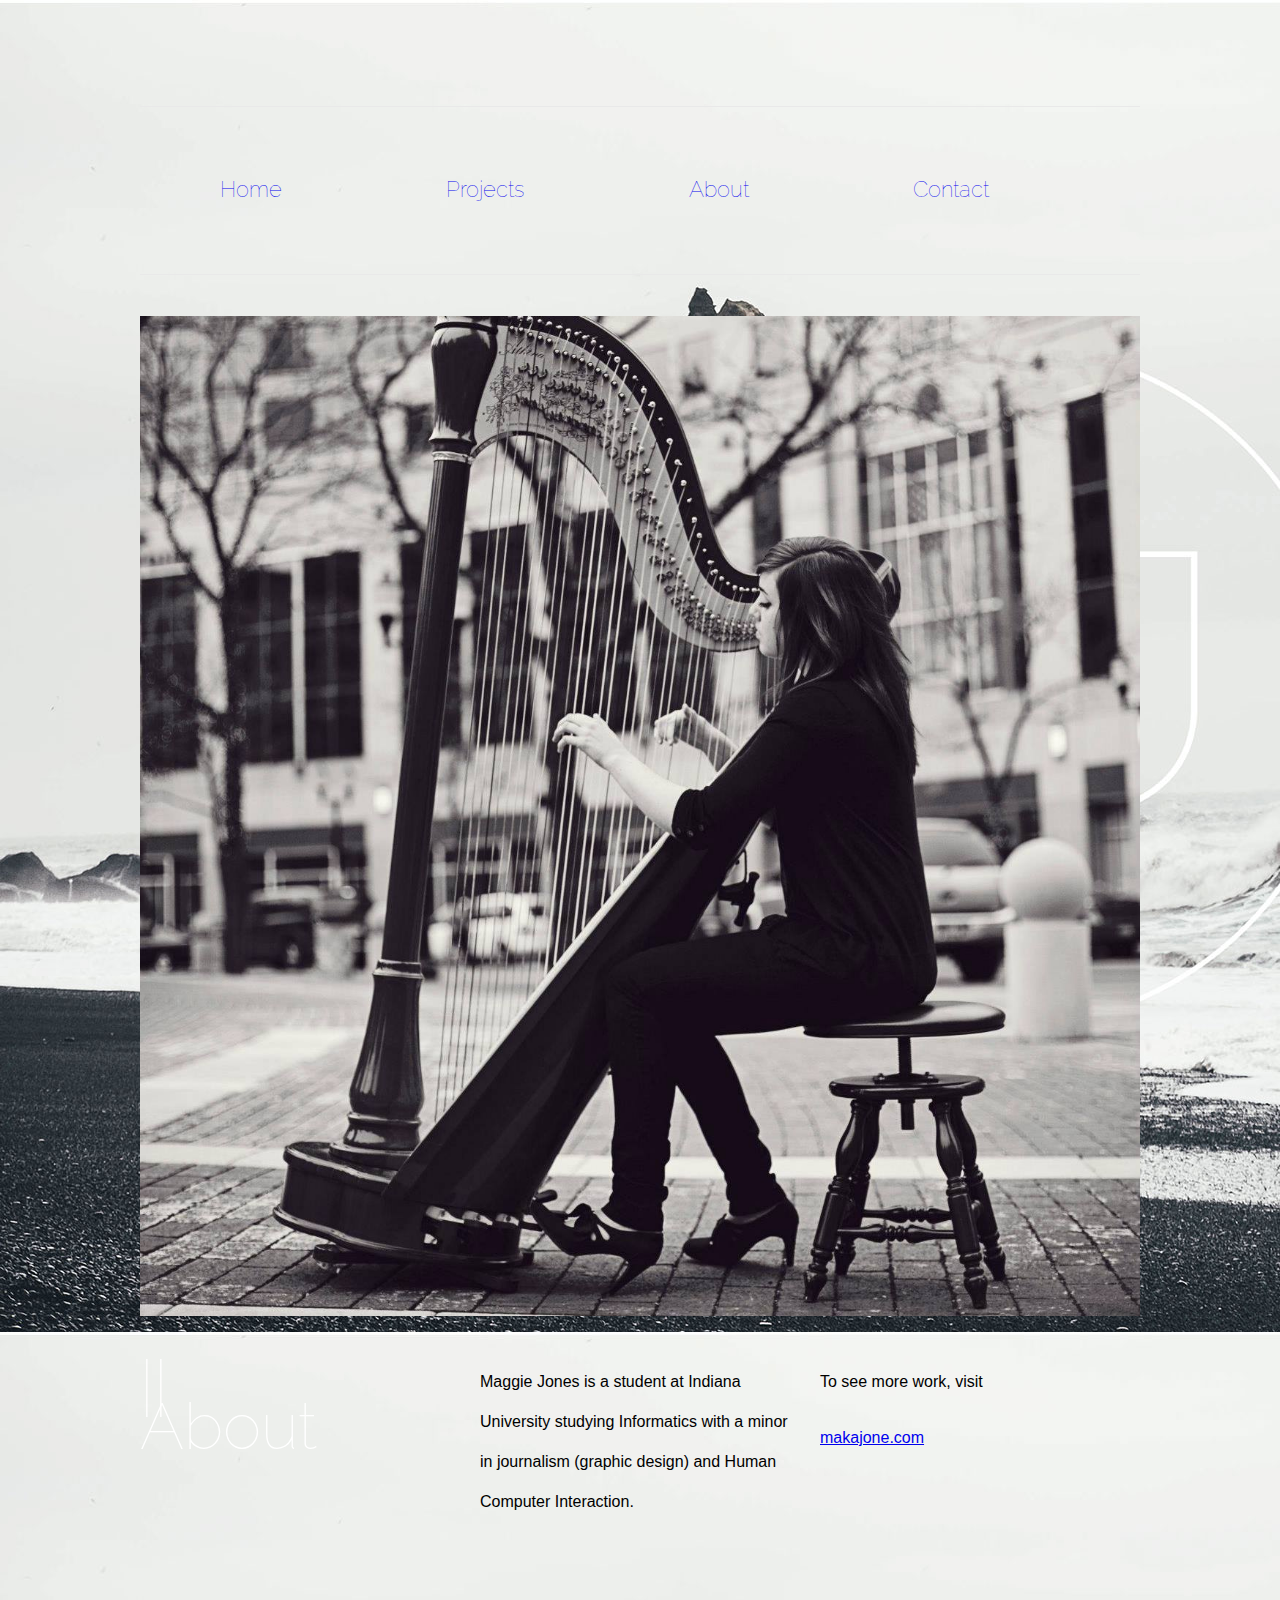
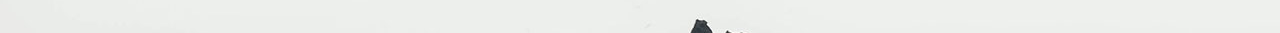
==== about/index.html @ 26955ee4 "Creating project" ====
<!DOCTYPE html>
<html>
      <head>
        <meta charset="UTF-8">
		<meta name="author" content="Maggie Jones" >
		<meta name description="A portfolio website" keyword="portfolio" >
        <title> About </title>
        <link rel="stylesheet" href="../CSS/main.css">
        <link href="https://fonts.googleapis.com/css?family=Raleway:400,100" rel="stylesheet" type="text/css">
    </head>
    
    <body>
        <div class="container">
            <header>
                <nav>
                    <ul>
                        <li><a href="../index.html"> Home </a></li>
                        <li><a href="../projects/index.html">Projects</a></li>
                        <li><a href="index.html">About</a></li>
                        <li><a href="../contact/index.html">Contact</a></li>
                    </ul>
                </nav>
            </header>
            
                <img src="12138354_1001767136511208_34680370193687064_o.jpg" alt="me" >
                    
                  <div class="row">
                  <section class="col col-4">
                   
                   <h1>|| About </h1>
                   
                    </section>
                    
                	<section class="col col-4">
                    <p>Maggie Jones is a student at Indiana University studying Informatics with a minor in journalism (graphic design) and Human Computer Interaction. </p>
                    </section>
                    
                    <div class="row">
                	<section class="col col-4">
                    <p>To see more work, visit </p>
                    <a href="http://www.makajone.com/"> makajone.com </a>
                  </section>  
      		</div>
          </div>
       </div>
    </body>
</html>
---- CSS/main.css ----
body {
	background-image: url(../background_smaller.jpg);
    font: 16px Helvetica Neue, Helvetica, Arial, Verdana, sans-serif;
    line-height: 2.5em;
    margin: 0;
    padding-bottom: 30px;
	width: 100%;
}

h1 {
	font-family: 'Raleway', sans-serif;
    font-size: 50px;
	color :#ffffff;
	margin-top: 20px;
    width: 50%;
}

section h1 {
    font-size: 65px;
    font-weight: 100;

}

section h2 {
	font-family: 'Raleway', sans-serif;
    font-size: 40px;
    font-weight: 300;
	color:#979595;
	margin-top: 20px;
    width: 50%;
    padding-left: 15px;
}
	
section h3 {
	font-family: 'Raleway', sans-serif;
    font-size: 32px;
    font-weight: 300;
	color:#979595;
	margin-top: 20px;
    width: 50%;
    padding-left: 35px;
}
	


nav {
    width: 100%;
	padding-top: 50px;
}

nav ul {
    padding: 0;
    list-style-type: none;
    line-height: 4px;
    border-top: 1px solid #e9e9e9;
    border-bottom: 1px solid #e9e9e9;
}

nav li {
    display: inline-block;
    margin: 80px;
}

nav a {
    text-decoration: none;
    color: ##7E7E7E;
    font-family: 'Raleway', sans-serif;
	font-size: 22px;
	font-weight: 100;
}

nav a:hover {
    color: #B7B0B0;

}

.container {
    margin: 10px 4%;
}
.row {
    width: 100%;
    margin-bottom: 20px;
    display: block;
}
.container::after, .row::after {
    clear: both;
    display: table;
    content: "";
}
.col {
    float: left;
    display: block;
}

.col:last-child {
    margin-right: 0;
}

.col-4 {
    width: 100%;
    margin-right: 0;
}

.col img {
    width: 100%;
}

img {
	width:100%;
    margin: auto;
 	padding-top: 25px;
}


@media (min-width: 768px) {
    .container {
        width: 750px;
        margin: 15px auto;
    }
	
	.col-4 {
		width: 750px;
		margin: 15px auto;
	}
}


@media (min-width: 992px) {
    /*
        960 - (306*3) - (21*2)
        306/960 = 31.875%
        21/960 = 2.1875%
    */
    .container {
        width: 960px;
        margin: 20px auto 5px;
    }
	.col-4: {
		 width: 31.875%;
		margin: 20px auto 5px;
	}


    h1 {
        font-size: 3em;
    }
}

@media (min-width: 1200px) {
    /*
        1000 - (320*3) - (20*2)
        320/1000 = 32%
        20/1000 = 2%
    */
    .container {
        width: 1000px;
        margin: 40px auto 10px;
    }
	.col-4 {
		width: 32%;
		margin-right: 2%;
	}

    h1 {
        font-size: 3.75em;
        font-weight: 200;
    }
}

// for slideshow 

.bss-slides{
  position: relative;
  display: block;    
}
.bss-slides:focus{
 outline: 0;
}
.bss-slides figure{
  position: absolute;
  top: 0;
  width: 100%;
}
.bss-slides figure:first-child{
  position: relative;
}
.bss-slides figure img{
  opacity: 0;
  -webkit-transition: opacity 1.2s;
  transition: opacity 1.2s;
  -webkit-backface-visibility: hidden;
  backface-visibility: hidden;
}
.bss-slides .bss-show{
  z-index: 2;
}
.bss-slides .bss-show img{
  opacity: 1;
  -webkit-backface-visibility: hidden;
  backface-visibility: hidden;
  position: relative; 
}

.bss-slides figcaption{
  position: absolute;
  font-family: sans-serif;
  font-size: .8em;
  bottom: .75em;
  right: .35em;
  padding: .25em;
  color: #fff;
  background: #000;
  background: rgba(0,0,0, .25);
  border-radius: 2px;
  opacity: 0;
  -webkit-transition: opacity 1.2s;
  transition: opacity 1.2s;
}
.bss-slides .bss-show figcaption{
  z-index: 3;
  opacity: 1;
}
.bss-slides figcaption a{
  color: #fff;    
}
.bss-next, .bss-prev{
  color: #fff;
  position: absolute;
  background: #000;
  background: rgba(0,0,0, .6);
  top: 50%;
  z-index: 4;
  font-size: 2em;
  margin-top: -1.2em;
  opacity: .3;
  -webkit-user-select: none;
  -moz-user-select: none;
  -ms-user-select: none;
  user-select: none;
}
.bss-next:hover, .bss-prev:hover{
  cursor: pointer;
  opacity: 1;
}
.bss-next{
  right: -1px;
  padding: 10px 5px 15px 10px;
  border-top-left-radius: 3px;
  border-bottom-left-radius: 3px;
}
.bss-prev{
  left: 0;
  padding: 10px 10px 15px 5px;
  border-top-right-radius: 3px;
  border-bottom-right-radius: 3px;
}
.bss-fullscreen{
  display: block;
  width: 32px;
  height: 32px;    
  background: rgba(0,0,0,.4) url(../img/arrows-alt_ffffff_64.png); 
  -webkit-background-size: contain; 
  background-size: contain;
  position: absolute;
  top: 5px;
  left: 5px;   
  cursor: pointer;    
  opacity: .3;
} 
.bss-fullscreen:hover{
  opacity: .8;   
}
:-webkit-full-screen .bss-fullscreen{
    background: rgba(0,0,0,.4) url(../img/compress_ffffff_64.png);
    -webkit-background-size: contain;
    background-size: contain;
}
:-moz-full-screen .bss-fullscreen{
    background: rgba(0,0,0,.4) url(../img/compress_ffffff_64.png);
    background-size: contain;
}
:-ms-fullscreen .bss-fullscreen{
    background: rgba(0,0,0,.4) url(../img/compress_ffffff_64.png);
    background-size: contain;
}
:full-screen .bss-fullscreen{
    background: rgba(0,0,0,.4) url(../img/compress_ffffff_64.png);
    -webkit-background-size: contain;
    background-size: contain;
}
:-webkit-full-screen .bss-fullscreen{
    background: rgba(0,0,0,.4) url(../img/compress_ffffff_64.png);
    -webkit-background-size: contain;
    background-size: contain;
}
:-moz-full-screen .bss-fullscreen{
    background: rgba(0,0,0,.4) url(../img/compress_ffffff_64.png);
    background-size: contain;
}
:-ms-fullscreen .bss-fullscreen{
    background: rgba(0,0,0,.4) url(../img/compress_ffffff_64.png);
    background-size: contain;
}
:fullscreen .bss-fullscreen{
    background: rgba(0,0,0,.4) url(../img/compress_ffffff_64.png);
    -webkit-background-size: contain;
    background-size: contain;
}
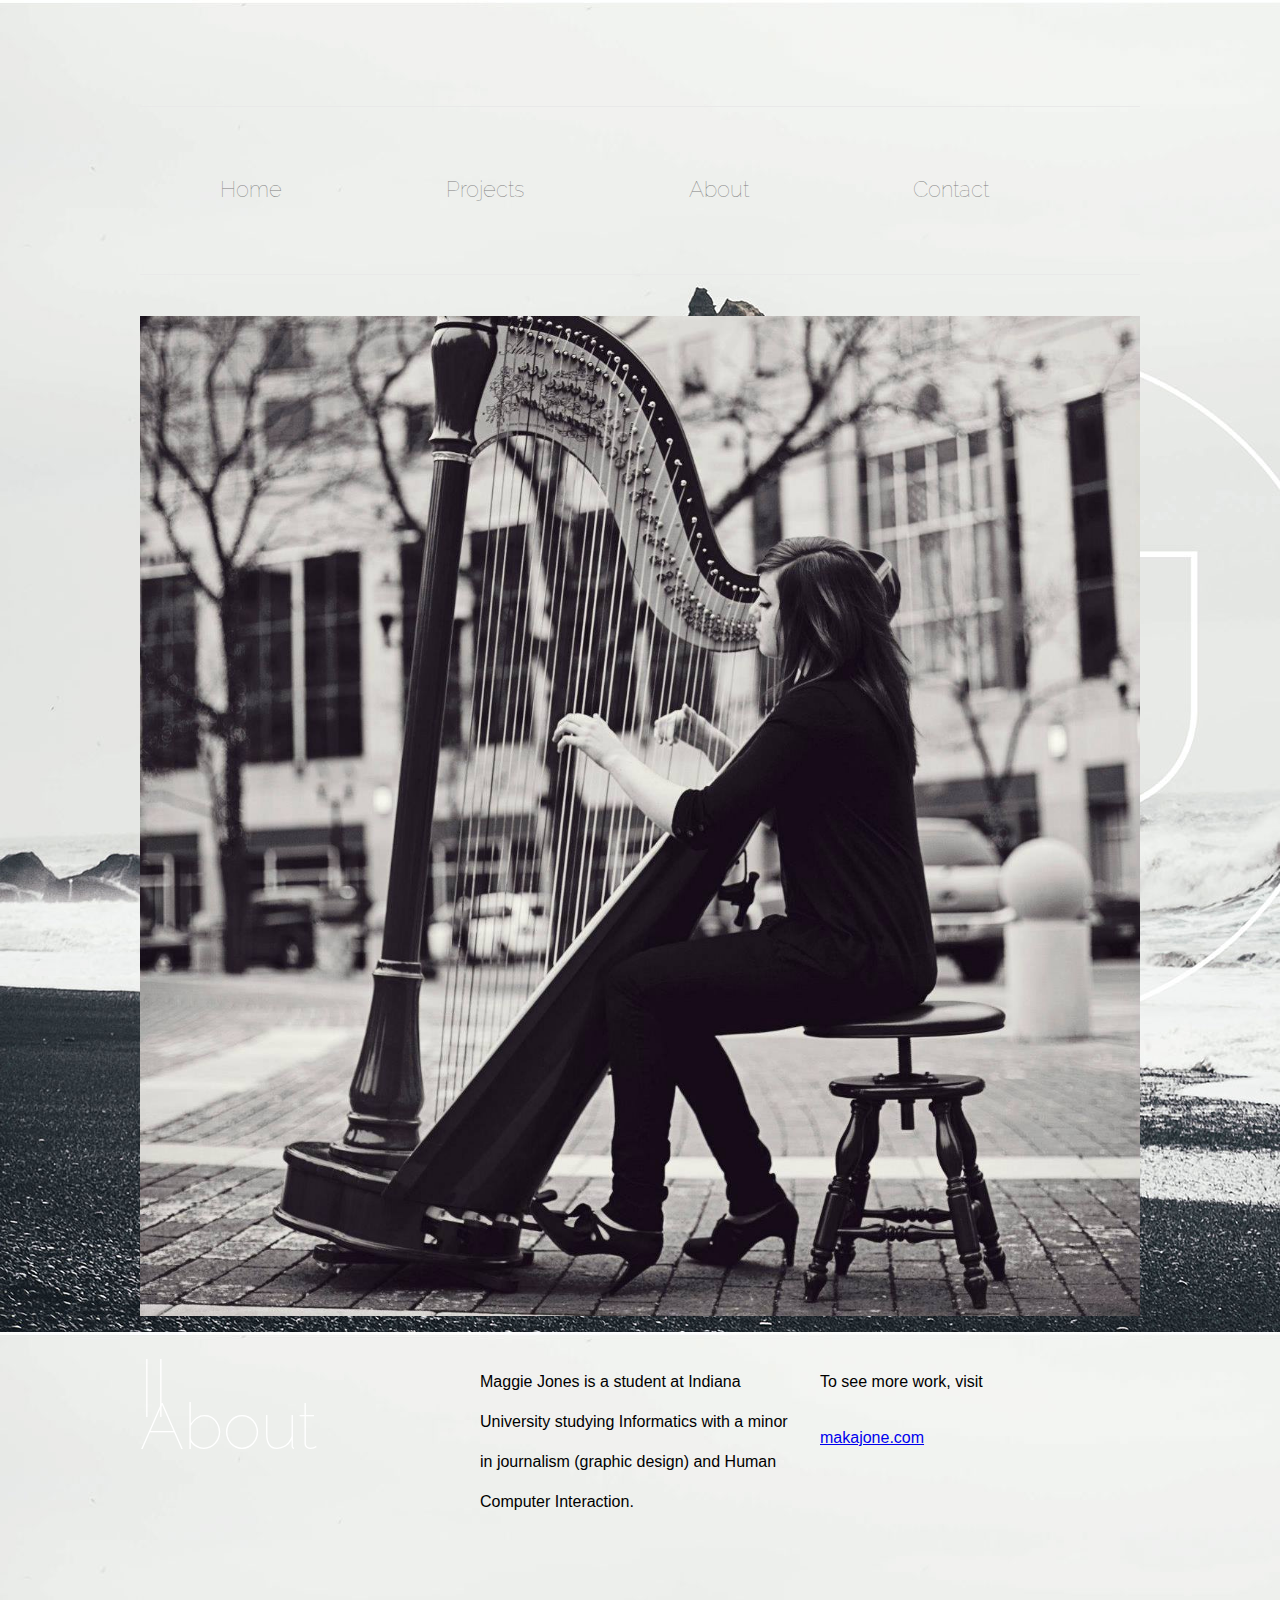
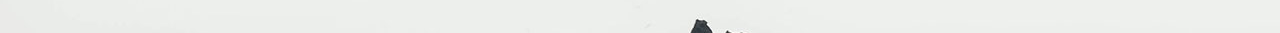
==== commit bb74f05e: "Changed to fix errors after checking HTML and CSS validation" ====
--- a/about/index.html
+++ b/about/index.html
@@ -1,9 +1,9 @@
-<!DOCTYPE html>
+ <!DOCTYPE html>
 <html>
       <head>
         <meta charset="UTF-8">
 		<meta name="author" content="Maggie Jones" >
-		<meta name description="A portfolio website" keyword="portfolio" >
+		<meta name=" description" content="A portfolio site">
         <title> About </title>
         <link rel="stylesheet" href="../CSS/main.css">
         <link href="https://fonts.googleapis.com/css?family=Raleway:400,100" rel="stylesheet" type="text/css">
--- a/CSS/main.css
+++ b/CSS/main.css
@@ -63,7 +63,7 @@
 
 nav a {
     text-decoration: none;
-    color: ##7E7E7E;
+    color: #7E7E7E;
     font-family: 'Raleway', sans-serif;
 	font-size: 22px;
 	font-weight: 100;
@@ -135,8 +135,9 @@
         width: 960px;
         margin: 20px auto 5px;
     }
+	
 	.col-4: {
-		 width: 31.875%;
+		width: 31.875%;
 		margin: 20px auto 5px;
 	}
 
@@ -167,7 +168,7 @@
     }
 }
 
-// for slideshow 
+/* for slideshow */
 
 .bss-slides{
   position: relative;
